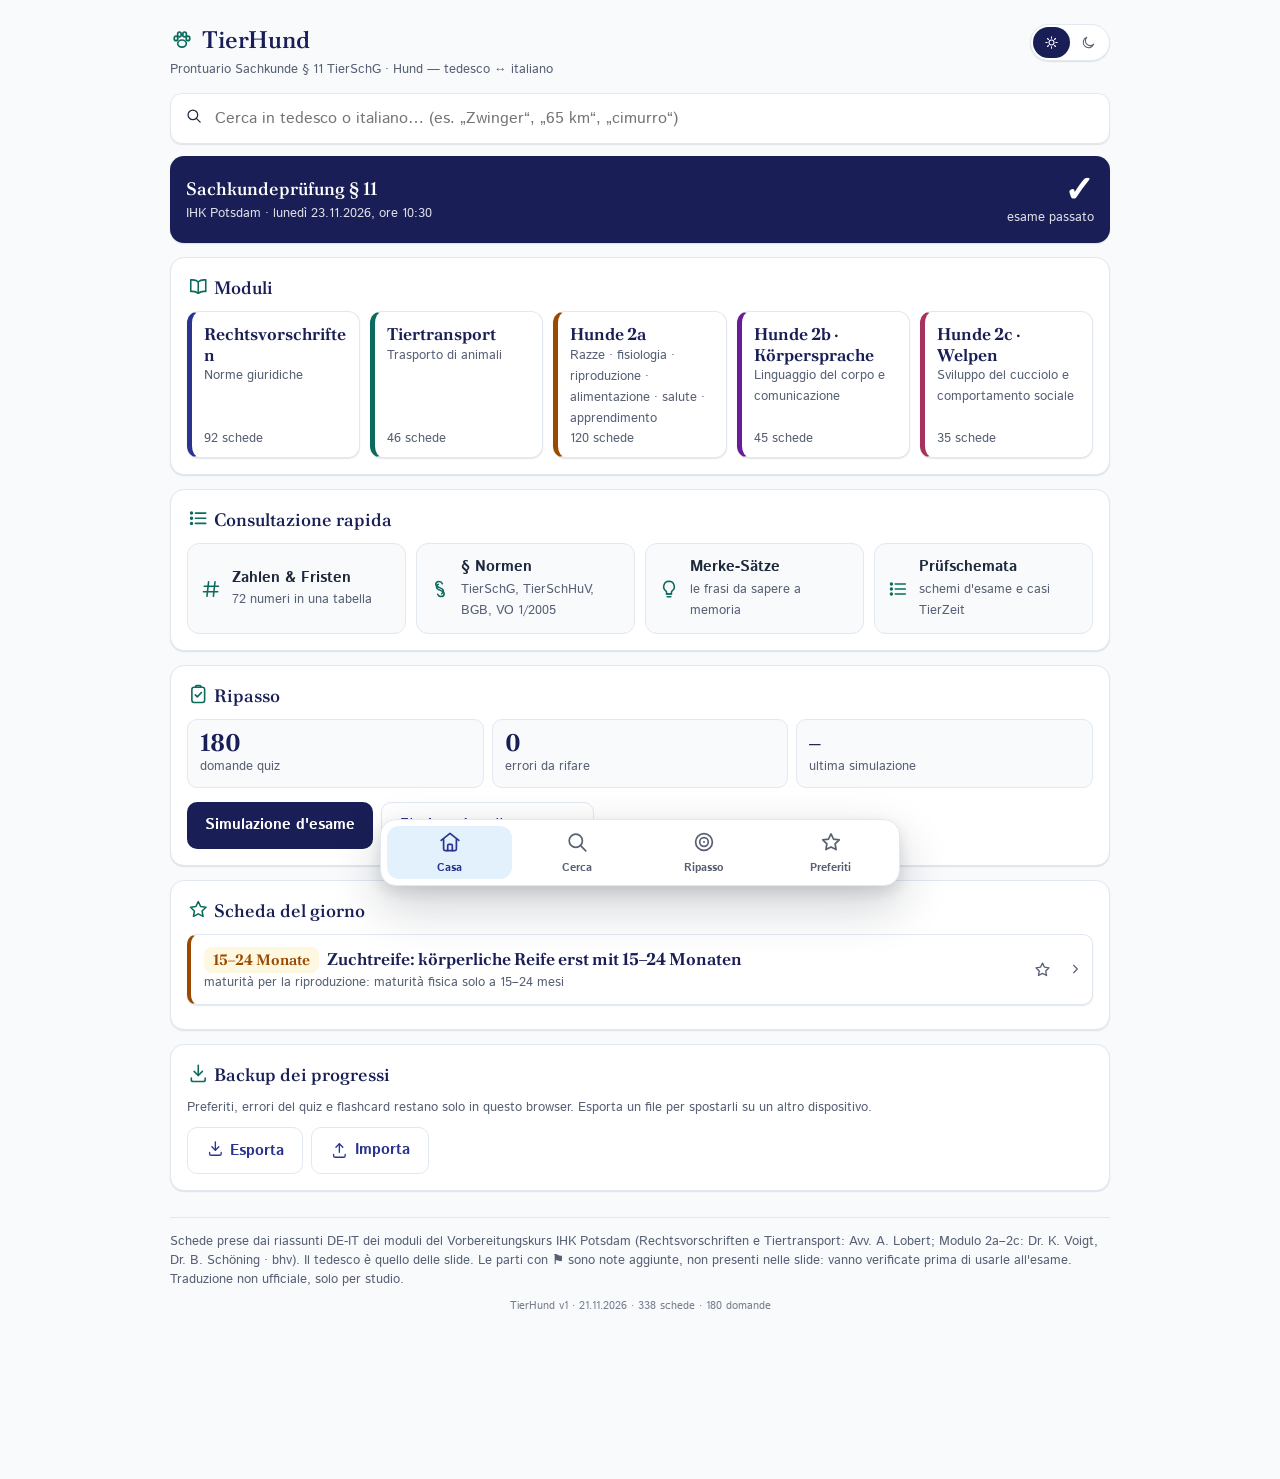
==== index.html @ 04083c68 "Add files via upload" ====
<!DOCTYPE html>
<html lang="it">
<head>
<meta charset="UTF-8">
<meta name="viewport" content="width=device-width, initial-scale=1, viewport-fit=cover">
<meta name="apple-mobile-web-app-capable" content="yes">
<meta name="mobile-web-app-capable" content="yes">
<meta name="apple-mobile-web-app-status-bar-style" content="black-translucent">
<meta name="apple-mobile-web-app-title" content="TierHund">
<meta name="theme-color" content="#191f56">
<title>TierHund — Prontuario Sachkunde § 11 TierSchG · Hund</title>
<meta name="description" content="Prontuario tedesco ↔ italiano per la Sachkundeprüfung § 11 TierSchG (cani): norme, numeri, concetti, quiz e simulazione d'esame.">
<link rel="icon" href="icon.svg" type="image/svg+xml">
<link rel="manifest" href="manifest.webmanifest">
<link rel="stylesheet" href="fonts.css">
<link rel="stylesheet" href="style.css">
<script>try{var t=localStorage.getItem("tierhund_theme");if(t)document.documentElement.dataset.theme=t;}catch(e){}</script>
</head>
<body>
<div class="wrap">

  <header class="top">
    <div class="header-row">
      <div>
        <h1><span id="logo"></span>TierHund</h1>
        <p class="sub">Prontuario Sachkunde § 11 TierSchG · Hund — tedesco ↔ italiano</p>
      </div>
      <div class="toggles">
        <button type="button" id="themeToggle" class="theme-toggle" aria-label="Tema chiaro / scuro">
          <span class="opt" data-theme="light" data-icon="sun"></span><span class="opt" data-theme="dark" data-icon="moon"></span>
        </button>
      </div>
    </div>
  </header>

  <div class="searchbar" id="searchbar">
    <span data-icon="search"></span>
    <div class="search-input-wrap">
      <input type="text" id="search" placeholder="Cerca in tedesco o italiano… (es. „Zwinger“, „65 km“, „cimurro“)"
        role="combobox" aria-autocomplete="list" aria-expanded="false" aria-controls="suggestList" autocomplete="off" spellcheck="false">
      <button type="button" id="clearBtn" class="clear-btn" aria-label="Cancella ricerca" hidden data-icon="close"></button>
      <div id="suggestList" class="suggest-list" role="listbox" hidden></div>
    </div>
    <span class="count" id="count"></span>
  </div>

  <main id="main">
    <section id="v-home" class="home"></section>

    <section id="v-cerca" class="hidden">
      <div class="filters" id="modFilters" aria-label="Filtra per modulo"></div>
      <div class="filters" id="typeFilters" aria-label="Filtra per tipo"></div>
      <div id="results"></div>
    </section>

    <section id="v-ripasso" class="hidden"></section>

    <section id="v-preferiti" class="hidden"></section>

    <footer class="note2">
      Schede prese dai riassunti DE-IT dei moduli del Vorbereitungskurs IHK Potsdam (Rechtsvorschriften e Tiertransport: Avv. A. Lobert;
      Modulo 2a–2c: Dr. K. Voigt, Dr. B. Schöning · bhv). Il tedesco è quello delle slide. Le parti con <b>⚑</b> sono note aggiunte, non presenti nelle slide:
      vanno verificate prima di usarle all'esame. Traduzione non ufficiale, solo per studio.
    </footer>
    <div class="app-version" id="appVersion"></div>
  </main>
</div>

<button type="button" id="backTop" class="back-top" aria-label="Torna su" hidden data-icon="arrowUp"></button>

<nav class="tabbar" role="tablist" aria-label="Navigazione principale">
  <button type="button" class="tab active" data-tab="home" role="tab"><span data-icon="home"></span><span>Casa</span></button>
  <button type="button" class="tab" data-tab="cerca" role="tab"><span data-icon="search"></span><span>Cerca</span></button>
  <button type="button" class="tab" data-tab="ripasso" role="tab"><span data-icon="target"></span><span>Ripasso</span></button>
  <button type="button" class="tab" data-tab="preferiti" role="tab"><span data-icon="star"></span><span>Preferiti</span></button>
</nav>

<div id="overlay" class="overlay" role="dialog" aria-modal="true" aria-labelledby="sheetTitle">
  <div class="sheet">
    <div class="sheet-head">
      <h2 id="sheetTitle"></h2>
      <span id="sheetExtra"></span>
      <button type="button" id="sheetClose" class="sheet-close" aria-label="Chiudi" data-icon="close"></button>
    </div>
    <div class="sheet-body" id="sheetBody"></div>
  </div>
</div>

<!-- Dati (il contenuto): per correggere una scheda si tocca solo dati/ -->
<script src="dati/recht.js"></script>
<script src="dati/transport.js"></script>
<script src="dati/hunde2a.js"></script>
<script src="dati/hunde2bc.js"></script>
<script src="dati/quiz.js"></script>
<!-- Logica -->
<script src="js/app.js"></script>
<script src="js/ripasso.js"></script>
</body>
</html>
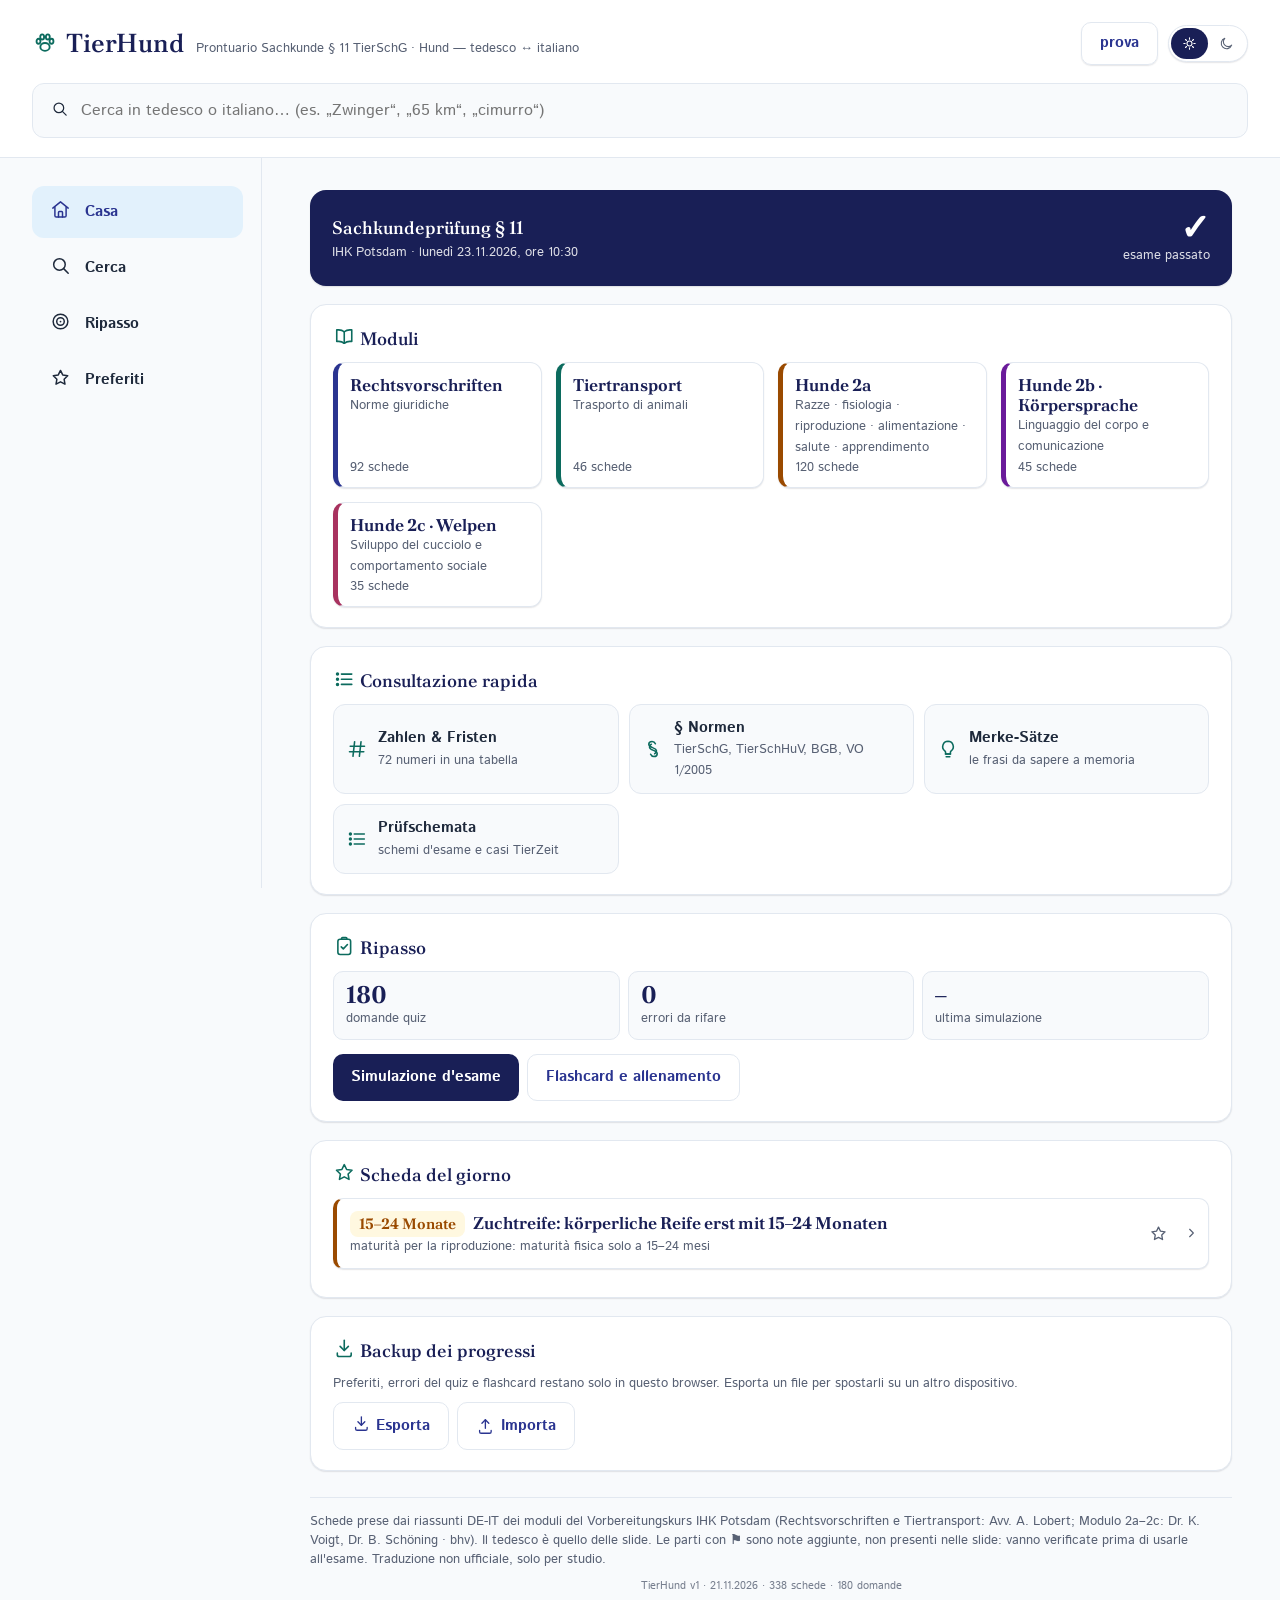
==== commit 4b6fb74e: "Add files via upload" ====
--- a/index.html
+++ b/index.html
@@ -26,6 +26,7 @@
         <p class="sub">Prontuario Sachkunde § 11 TierSchG · Hund — tedesco ↔ italiano</p>
       </div>
       <div class="toggles">
+        <a class="btn ghost prova-btn" href="esercizi/Quiz_Sachkunde_%C2%A711_Hund.html">prova</a>
         <button type="button" id="themeToggle" class="theme-toggle" aria-label="Tema chiaro / scuro">
           <span class="opt" data-theme="light" data-icon="sun"></span><span class="opt" data-theme="dark" data-icon="moon"></span>
         </button>
@@ -44,7 +45,7 @@
     <span class="count" id="count"></span>
   </div>
 
-  <main id="main">
+  <main id="main" class="main">
     <section id="v-home" class="home"></section>
 
     <section id="v-cerca" class="hidden">
--- a/style.css
+++ b/style.css
@@ -84,6 +84,7 @@
 header.top h1 .paw { color: var(--accent); width: 1em; height: 1em; }
 header.top p.sub { margin: 2px 0 0; color: var(--muted); font-size: var(--fs-xs); }
 .toggles { display: flex; gap: 6px; flex-shrink: 0; margin-top: 2px; }
+.prova-btn { min-height: 0; padding: 7px 14px; border-radius: 999px; font-size: var(--fs-sm); background: var(--card); box-shadow: var(--e1); }
 .theme-toggle { display: flex; border: 1.5px solid var(--border); border-radius: 999px; cursor: pointer; background: var(--card); padding: 2px; box-shadow: var(--e1); }
 .theme-toggle .opt { padding: 8px 11px; border-radius: 999px; color: var(--muted); display: inline-flex; }
 .theme-toggle .opt.active { background: var(--fill-active); color: #fff; }
@@ -221,6 +222,7 @@
 
 /* ============ 10. QUIZ ============ */
 .btn { border: none; background: var(--fill-active); color: #fff; border-radius: 10px; padding: 11px 18px; font-weight: 700; cursor: pointer; min-height: 44px; font-size: var(--fs-base); }
+a.btn { display: inline-flex; align-items: center; gap: 6px; text-decoration: none; }
 .btn:disabled { opacity: .45; cursor: default; }
 .btn.ghost { background: transparent; color: var(--navy); border: 1.5px solid var(--border); }
 .modes { display: grid; gap: 10px; }
@@ -300,9 +302,60 @@
 :focus-visible { outline: 2px solid var(--navy); outline-offset: 2px; }
 @media (prefers-reduced-motion: reduce){ * { animation: none !important; transition: none !important; } }
 
-/* ============ 13. DESKTOP ============ */
+/* ============ 13. LAYOUT DESKTOP (≥1024px) ============
+   Stesso schema dell'attuale Wortabolario: fascia in alto con nome, controlli e ricerca a tutta
+   larghezza; sotto, menu laterale a sinistra (è la tab bar, girata in verticale) e contenuto a destra.
+   Sotto i 1024px non cambia nulla. Il valore va tenuto uguale a desktopMQ in js/app.js.
+   La griglia è sul body: .wrap usa display:contents, così intestazione, ricerca, <main> e tab bar
+   diventano celle della stessa griglia. */
 @media (min-width: 1024px){
-  .wrap { max-width: 980px; }
-  .tabbar { left: 50%; right: auto; transform: translateX(-50%); bottom: 14px; border: 1px solid var(--border); border-radius: 16px; width: 520px; padding: 6px; box-shadow: var(--e3); }
-  body { padding-bottom: 100px; }
-}
+  body {
+    --band-pad: max(32px, calc((100vw - 1440px) / 2));
+    --side-w: clamp(200px, 18vw, 264px);
+    display: grid;
+    grid-template-columns: calc(var(--band-pad) + var(--side-w)) minmax(0, 1fr);
+    grid-template-rows: auto auto 1fr;
+    min-height: 100vh;
+    padding-bottom: 0;
+  }
+  body::before { content: ""; grid-column: 1 / -1; grid-row: 1 / 3; background: var(--card); border-bottom: 1px solid var(--border); }
+  .wrap { display: contents; }
+
+  /* Intestazione: nome + sottotitolo sulla stessa riga, controlli a destra */
+  header.top { grid-column: 1 / -1; grid-row: 1; margin: 0; padding: 22px var(--band-pad) 0; }
+  .header-row { align-items: center; }
+  .header-row > div:first-child { display: flex; align-items: baseline; gap: 12px; flex-wrap: wrap; min-width: 0; }
+  header.top h1 { font-size: var(--fs-4xl); line-height: 1.1; }
+  header.top p.sub { font-size: var(--fs-sm); margin: 0; }
+  .toggles { align-items: center; gap: 10px; margin-top: 0; }
+  .prova-btn { min-height: 43px; padding: 0 18px; }
+
+  /* Ricerca: sempre visibile, a tutta larghezza */
+  .searchbar { grid-column: 1 / -1; grid-row: 2; position: relative; top: auto; margin: 18px var(--band-pad) 20px; background: var(--surface-alt); box-shadow: none; padding: 14px 18px; }
+  .searchbar.hidden { display: flex !important; }
+  .searchbar:focus-within { background: var(--card); }
+  .suggest-list { left: -18px; right: -18px; }
+
+  /* Menu laterale (la tab bar in verticale) */
+  .tabbar {
+    grid-column: 1; grid-row: 3; position: sticky; top: 0; bottom: auto; left: auto; right: auto; transform: none; z-index: 20;
+    align-self: start; flex-direction: column; gap: 4px; width: auto; min-height: calc(100vh - 170px);
+    background: transparent; box-shadow: none; border: none; border-right: 1px solid var(--border); border-radius: 0;
+    padding: 28px 18px 28px var(--band-pad);
+  }
+  .tabbar .tab { flex: none; flex-direction: row; justify-content: flex-start; gap: 14px; min-height: 52px; padding: 12px 18px; font-size: var(--fs-base); font-weight: 700; color: var(--text); }
+  .tabbar .tab .ic { width: 21px; height: 21px; }
+  .tabbar .tab:hover:not(.active) { background: var(--surface-alt); }
+  .tabbar .tab.active { color: var(--navy); background: var(--navy-light); font-weight: 800; }
+
+  /* Contenuto principale */
+  main.main { grid-column: 2; grid-row: 3; min-width: 0; width: 100%; max-width: calc(1120px + 96px); padding: 32px 48px 60px; }
+  .home { gap: 18px; }
+  .panel { padding: 20px 22px; border-radius: 16px; }
+  .mod-grid { grid-template-columns: repeat(auto-fill, minmax(200px, 1fr)); gap: 14px; }
+  .quick { grid-template-columns: repeat(auto-fill, minmax(240px, 1fr)); }
+  .filters { flex-wrap: wrap; overflow: visible; }
+  .back-top { bottom: 24px; right: 24px; }
+  .sheet { max-width: 900px; height: auto; max-height: calc(100% - 48px); border-radius: 18px; }
+  .overlay { align-items: center; }
+}
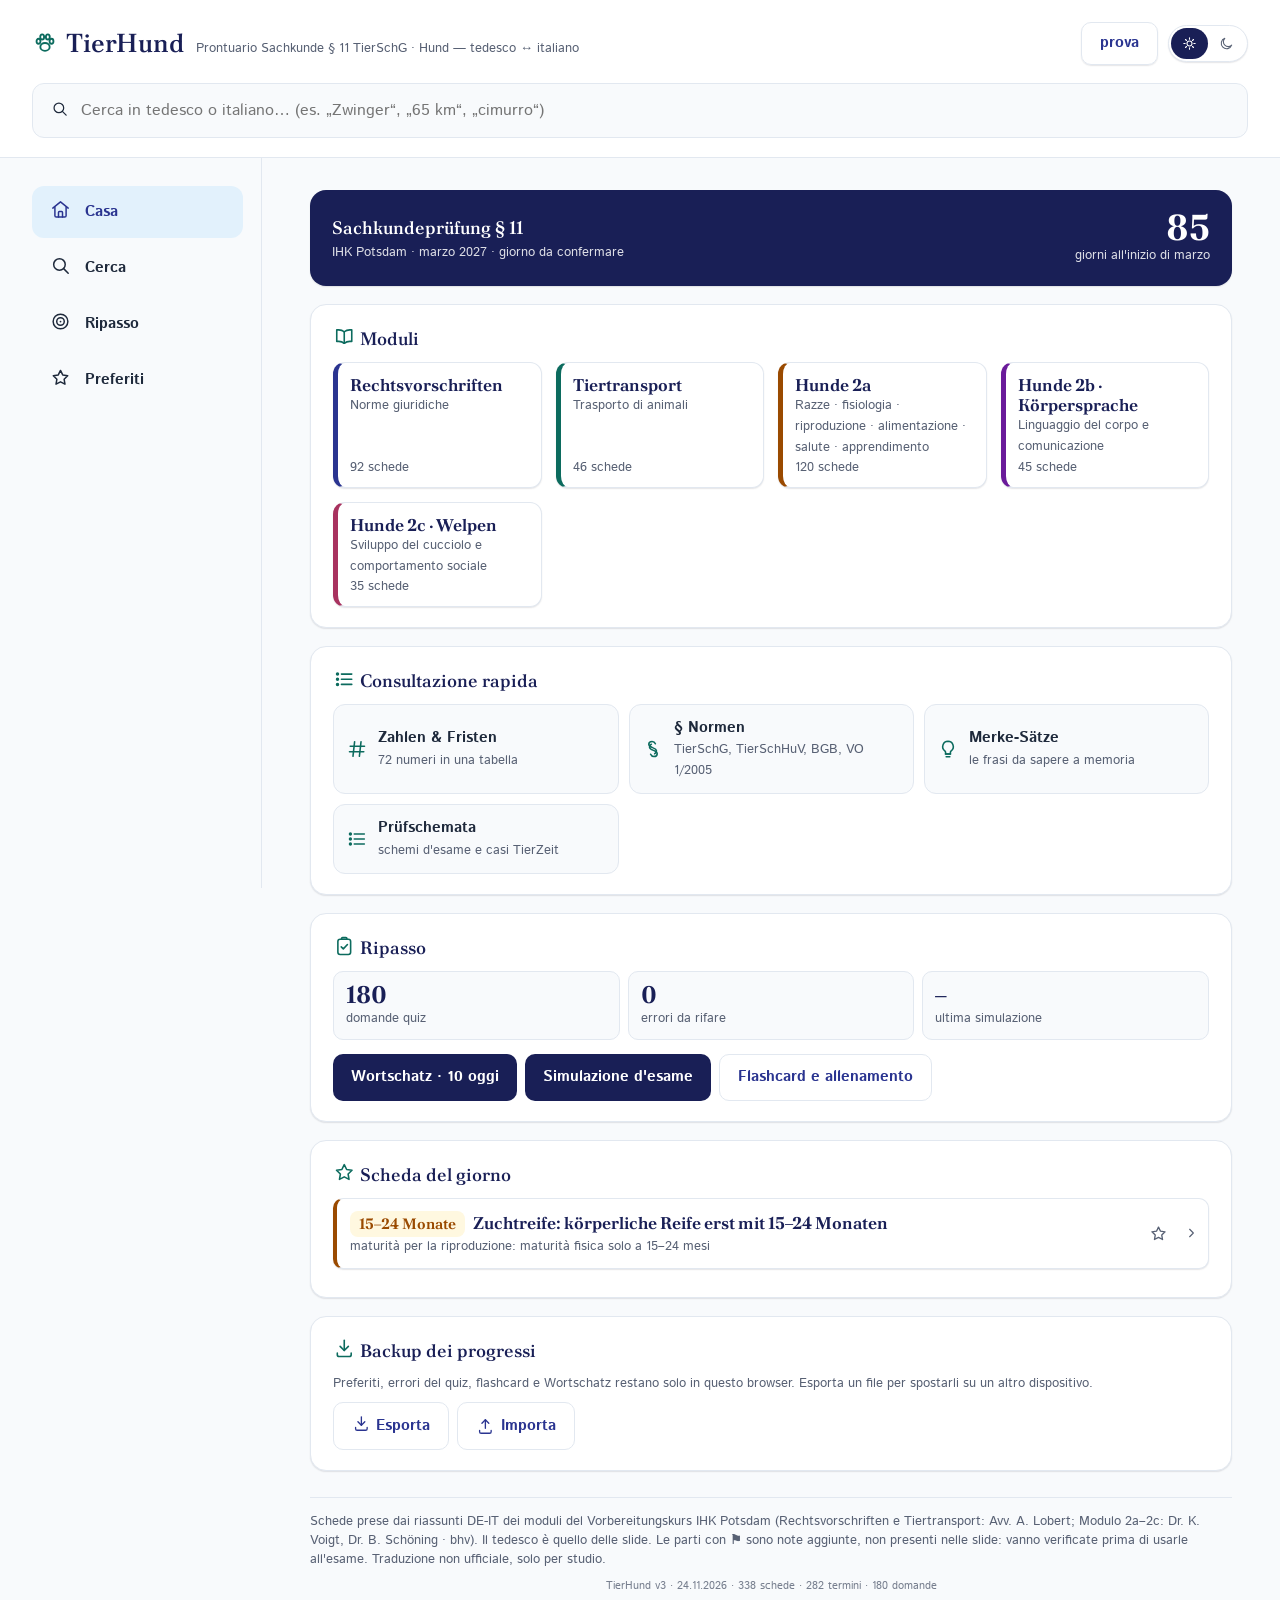
==== commit 820dfc0d: "Wortschatz: 282 termini con articolo e plurale, ripasso dilazionato, mazzo Anki - dati/wortschatz.js" ====
--- a/index.html
+++ b/index.html
@@ -26,7 +26,7 @@
         <p class="sub">Prontuario Sachkunde § 11 TierSchG · Hund — tedesco ↔ italiano</p>
       </div>
       <div class="toggles">
-        <a class="btn ghost prova-btn" href="esercizi/Quiz_Sachkunde_%C2%A711_Hund.html">prova</a>
+        <a class="btn ghost prova-btn" href="esercizi/Quiz_Sachkunde.html">prova</a>
         <button type="button" id="themeToggle" class="theme-toggle" aria-label="Tema chiaro / scuro">
           <span class="opt" data-theme="light" data-icon="sun"></span><span class="opt" data-theme="dark" data-icon="moon"></span>
         </button>
@@ -93,8 +93,10 @@
 <script src="dati/hunde2a.js"></script>
 <script src="dati/hunde2bc.js"></script>
 <script src="dati/quiz.js"></script>
+<script src="dati/wortschatz.js"></script>
 <!-- Logica -->
 <script src="js/app.js"></script>
 <script src="js/ripasso.js"></script>
+<script src="js/wortschatz.js"></script>
 </body>
 </html>
--- a/style.css
+++ b/style.css
@@ -72,7 +72,6 @@
 .wrap { max-width: 900px; margin: 0 auto; padding: 16px 16px 60px; }
 @media (min-width: 560px){ .wrap { padding: 22px 20px 60px; } }
 .ic { width: 1.25em; height: 1.25em; flex-shrink: 0; fill: none; stroke: currentColor; stroke-width: 1.7; stroke-linecap: round; stroke-linejoin: round; vertical-align: -.18em; }
-.hidden { display: none !important; }
 .muted { color: var(--muted); }
 .small { font-size: var(--fs-xs); color: var(--muted); }
 mark { background: var(--amber-light); color: inherit; border-radius: 3px; padding: 0 1px; }
@@ -289,6 +288,7 @@
 :root[data-theme="dark"] .fbtns .btn.no, :root[data-theme="dark"] .fbtns .btn.yes, :root[data-theme="dark"] .btn { color: #0d121c; }
 :root[data-theme="dark"] .btn.ghost { color: var(--navy); }
 :root[data-theme="dark"] .btn { background: var(--navy); }
+:root[data-theme="dark"] .btn.ghost { background: transparent; }
 
 /* ============ 12. NAVIGAZIONE ============ */
 .tabbar { position: fixed; bottom: 0; left: 0; right: 0; z-index: 60; display: flex; gap: 2px; background: var(--card); border-top: 1px solid var(--border); padding: 6px max(10px, env(safe-area-inset-left)) calc(6px + env(safe-area-inset-bottom)) max(10px, env(safe-area-inset-right)); box-shadow: 0 -2px 12px rgba(15,23,42,.08); }
@@ -359,3 +359,24 @@
   .sheet { max-width: 900px; height: auto; max-height: calc(100% - 48px); border-radius: 18px; }
   .overlay { align-items: center; }
 }
+
+/* ============ 14. WORTSCHATZ (js/wortschatz.js) ============ */
+.ws-card { border-top: 5px solid var(--mc); }
+.ws-it { font-family: var(--serif); font-size: var(--fs-3xl); line-height: 1.25; color: var(--navy-dark); margin: 8px 0 10px; }
+.ws-s { font-family: var(--serif); font-size: var(--fs-base); line-height: 1.5; background: var(--surface-alt); border: 1px solid var(--border); border-radius: 10px; padding: 9px 12px; margin-top: 4px; }
+.ws-si { font-style: italic; color: var(--muted); font-size: var(--fs-xs); margin: 4px 2px 0; line-height: 1.4; }
+.ws-gap { display: inline-block; min-width: 4.5em; border-bottom: 2px solid var(--amber); vertical-align: -2px; margin: 0 2px; }
+.ws-hit { color: var(--accent); }
+.ws-lbl { display: block; font-size: var(--fs-xs); color: var(--muted); font-weight: 700; margin: 14px 0 4px; }
+.ws-input { width: 100%; border: 1.5px solid var(--border); border-radius: 10px; padding: 11px 12px; font-family: var(--serif); font-size: 1.125rem; background: var(--surface-alt); color: var(--text); min-height: 46px; }
+.ws-input:focus { outline: none; border-color: var(--navy); background: var(--card); }
+.ws-input[readonly] { opacity: .8; }
+.ws-keys { display: flex; gap: 6px; flex-wrap: wrap; margin-top: 8px; }
+.ws-key { min-width: 40px; min-height: 40px; border: 1px solid var(--border); background: var(--card); color: var(--text); border-radius: 8px; font-family: var(--serif); font-size: var(--fs-lg); cursor: pointer; }
+.ws-answer { margin-top: 12px; text-align: center; }
+.ws-de { font-family: var(--serif); font-size: var(--fs-2xl); font-weight: 700; color: var(--navy-dark); }
+.ws-pl { font-family: var(--serif); font-size: var(--fs-base); color: var(--muted); margin-top: 2px; }
+.ws-flag { margin-top: 8px; }
+.ws-wrong { display: grid; gap: 4px; font-family: var(--serif); }
+.linklike { background: none; border: none; padding: 0; margin-top: 10px; color: var(--navy); font-weight: 700; cursor: pointer; font-size: var(--fs-sm); text-align: left; }
+.hidden { display: none !important; }
